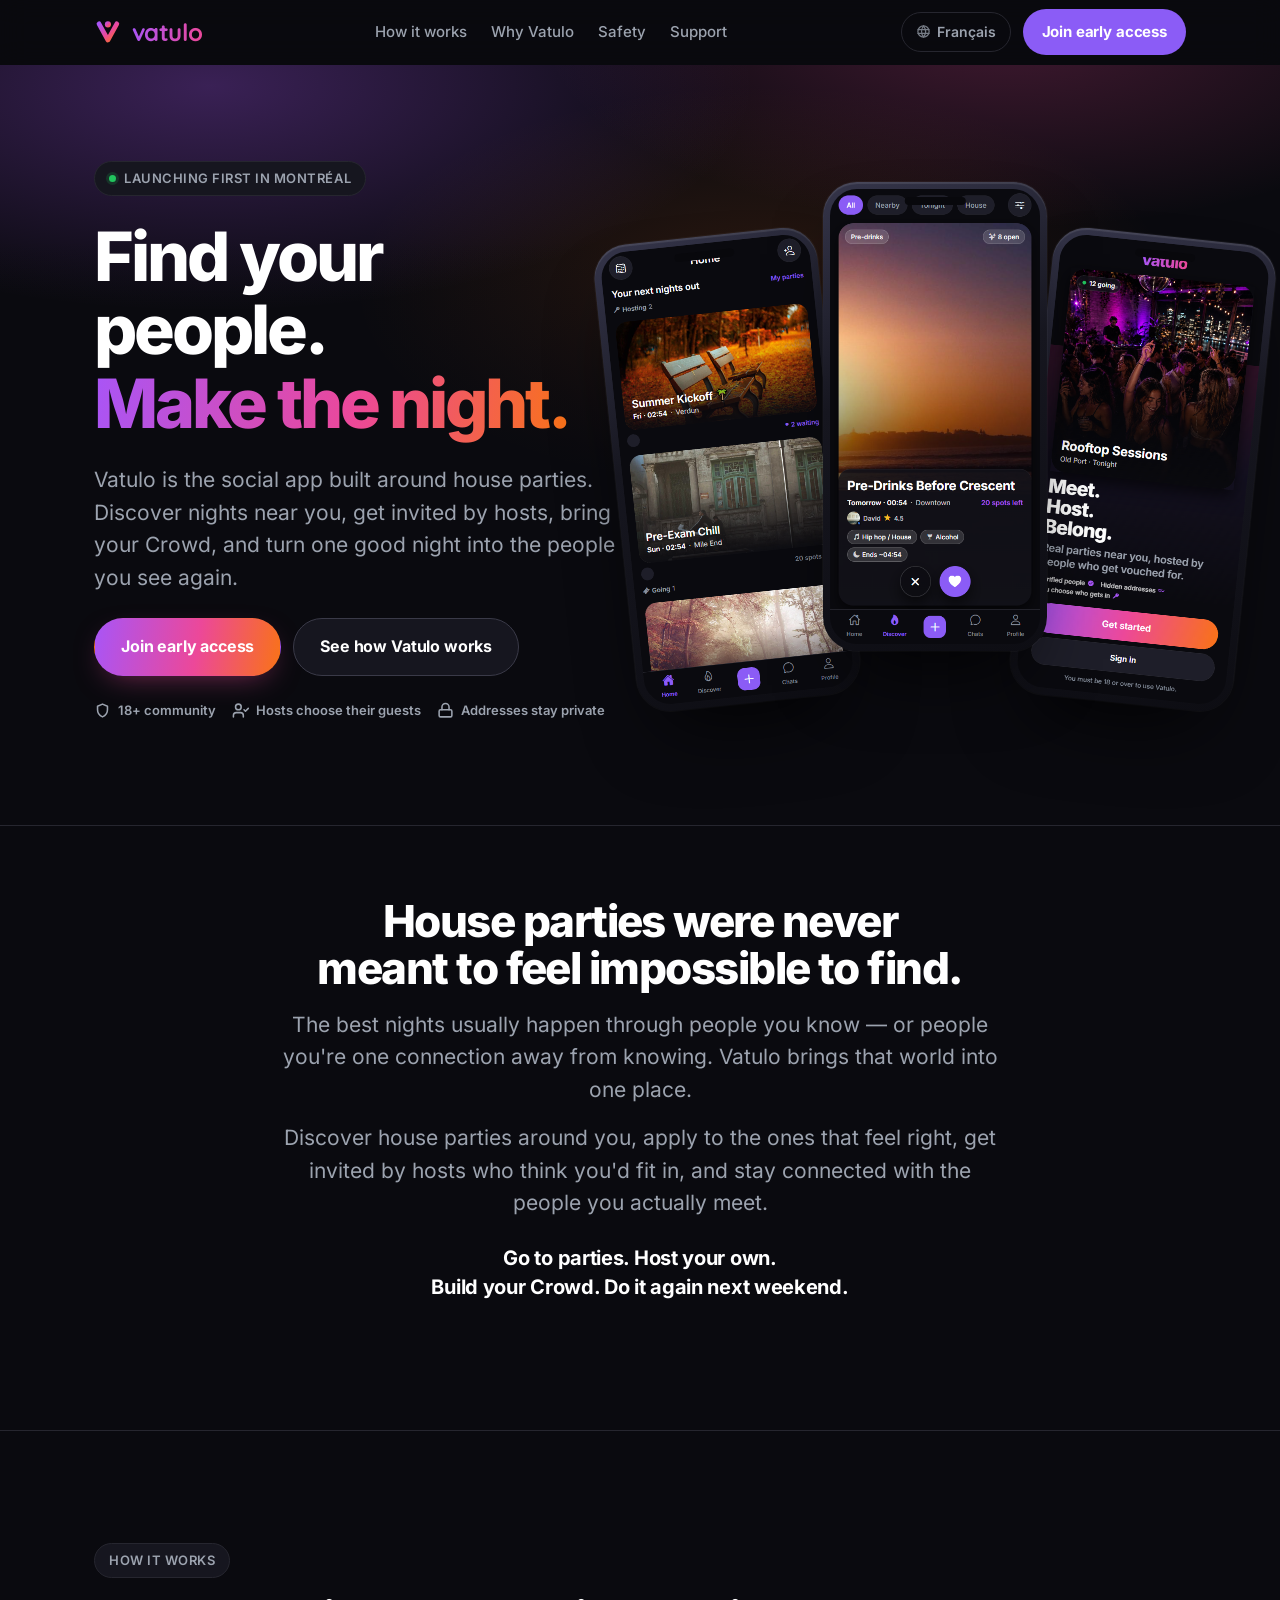
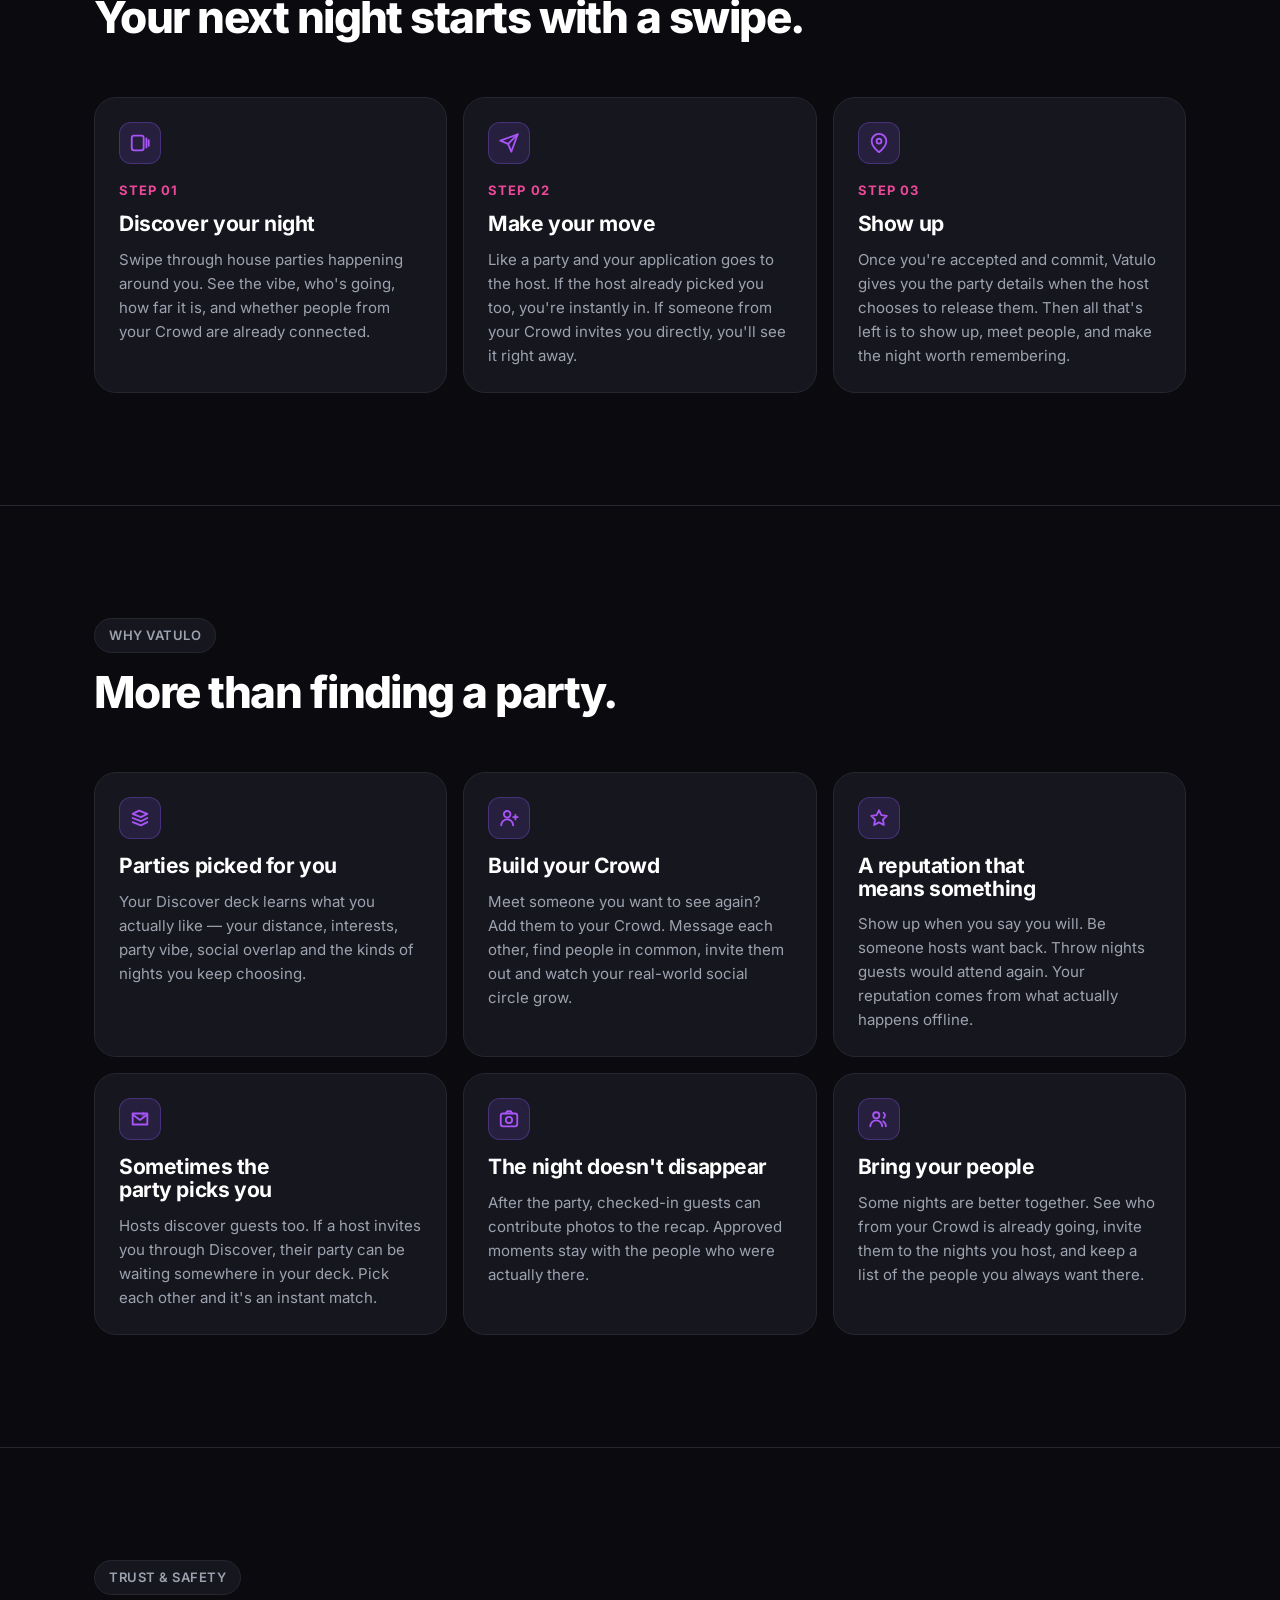
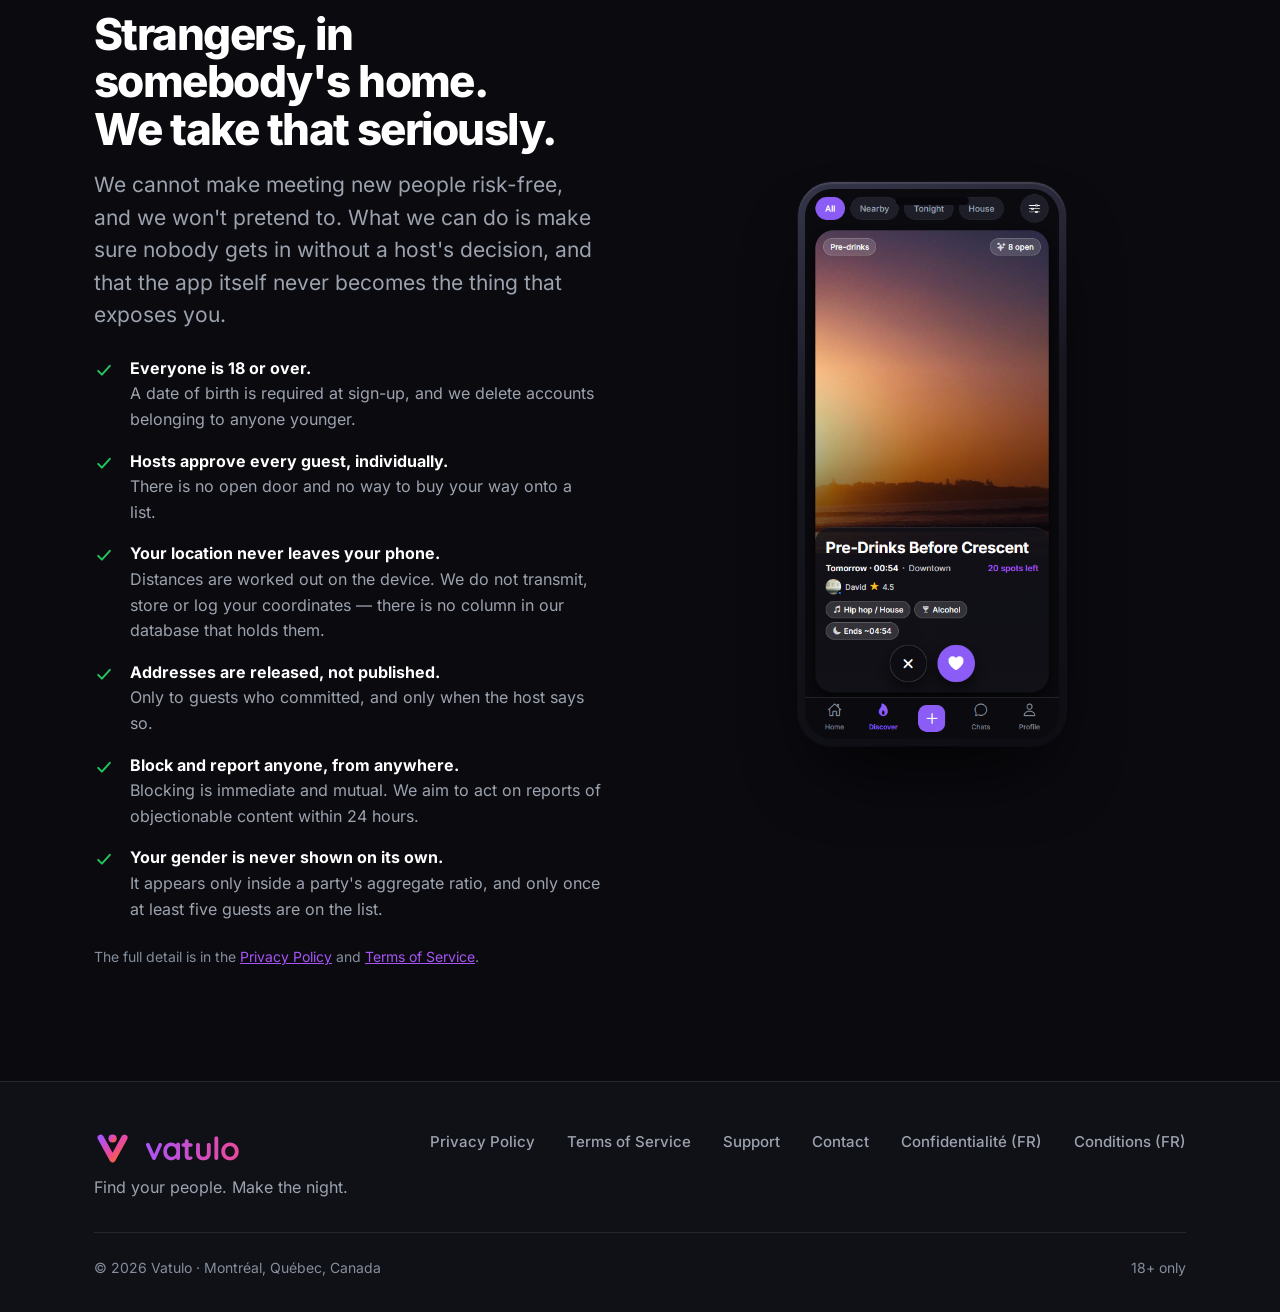
==== en/index.html @ 8b735936 "French first: every page in both languages, French at the root The site was English with two French " ====
<!doctype html>
<html lang="en">
<head>
<meta charset="utf-8">
<meta name="viewport" content="width=device-width, initial-scale=1">
<title>Vatulo — Find parties. Meet people. Make the night.</title>
<meta name="description" content="Discover house parties near you, meet people through real nights out, and host your own. Vatulo is coming first to Montréal.">
<link rel="canonical" href="https://vatulo.com/en/">
<link rel="alternate" hreflang="fr" href="https://vatulo.com/">
<link rel="alternate" hreflang="en" href="https://vatulo.com/en/">
<link rel="alternate" hreflang="x-default" href="https://vatulo.com/">

<meta property="og:type" content="website">
<meta property="og:site_name" content="Vatulo">
<meta property="og:title" content="Vatulo — Find your people. Make the night.">
<meta property="og:description" content="Discover house parties, meet new people, grow your Crowd, and host nights of your own. Coming soon to Montréal.">
<meta property="og:url" content="https://vatulo.com/en/">
<meta property="og:image" content="https://vatulo.com/assets/img/app-icon.png">
<meta name="twitter:card" content="summary_large_image">
<meta name="theme-color" content="#0a0a0f">

<link rel="icon" href="../assets/img/favicon.png" sizes="48x48">
<link rel="apple-touch-icon" href="../assets/img/app-icon.png">
<link rel="stylesheet" href="../assets/css/site.css">
</head>
<body>

<svg width="0" height="0" aria-hidden="true" focusable="false" style="position:absolute">
  <defs>
    <linearGradient id="vatuloGradient" x1="0" y1="0" x2="1" y2="1">
      <stop offset="0" stop-color="#a855f7"/>
      <stop offset="0.55" stop-color="#ec4899"/>
      <stop offset="1" stop-color="#f97316"/>
    </linearGradient>
    <!-- A V with a dot over it, which is also a person with their arms up.
         The dot clears both arms on purpose: any lower and head, arms and body
         fuse into one blob by the time the mark is 16px wide. -->
    <g id="vatuloMark" fill="url(#vatuloGradient)">
      <circle cx="50" cy="23" r="11"/>
      <path d="M18 21 L50 79 L82 21" fill="none" stroke="url(#vatuloGradient)"
            stroke-width="17" stroke-linecap="round" stroke-linejoin="round"/>
    </g>
  </defs>
</svg>

<a class="skip" href="#main">Skip to content</a>

<header class="header" id="header">
  <div class="wrap header__inner">
    <a class="brand" href="./" aria-label="Vatulo — home"><svg class="symbol" viewBox="0 0 100 100" aria-hidden="true" focusable="false"><use href="#vatuloMark"/></svg><span class="wordmark">vatulo</span></a>
    <nav class="nav" aria-label="Primary">
      <a href="#how">How it works</a>
      <a href="#inside">Why Vatulo</a>
      <a href="#safety">Safety</a>
      <a href="../support/">Support</a>
    </nav>
    <div class="header__end">
      <a class="lang" href="../" hreflang="fr" lang="fr" title="Lire cette page en français">
        <svg width="15" height="15" viewBox="0 0 24 24" fill="none" stroke="currentColor" stroke-width="2" stroke-linecap="round" stroke-linejoin="round" aria-hidden="true"><circle cx="12" cy="12" r="9"/><path d="M3.2 9h17.6M3.2 15h17.6"/><path d="M12 3a15 15 0 0 1 0 18 15 15 0 0 1 0-18Z"/></svg>
        <span>Français</span>
      </a>
      <a class="btn btn--solid btn--sm" href="mailto:vatulosupport@gmail.com?subject=Early%20access&amp;body=Hi%20—%20I%27d%20like%20early%20access%20to%20Vatulo.%0A%0ACity%3A%20%0A">Join early access</a>
    </div>
  </div>
</header>

<main id="main">

  <!-- ===================================================================
       Hero
       =================================================================== -->
  <section class="hero">
    <div class="aurora" aria-hidden="true"></div>
    <div class="wrap hero__grid">

      <div class="hero__copy">
        <span class="eyebrow"><span class="dot" aria-hidden="true"></span> Launching first in Montréal</span>

        <h1 class="display">Find your people.<br><span class="gradient-text">Make the night.</span></h1>

        <p class="lede">
          Vatulo is the social app built around house parties. Discover nights
          near you, get invited by hosts, bring your Crowd, and turn one good
          night into the people you see again.
        </p>

        <div class="btn-row">
          <a class="btn btn--brand" href="mailto:vatulosupport@gmail.com?subject=Early%20access&amp;body=Hi%20—%20I%27d%20like%20early%20access%20to%20Vatulo.%0A%0ACity%3A%20%0AI%27d%20mostly%20be%3A%20hosting%20%2F%20going%20out%0A">Join early access</a>
          <a class="btn btn--ghost" href="#how">See how Vatulo works</a>
        </div>

        <div class="trust-row">
          <span>
            <svg width="17" height="17" viewBox="0 0 24 24" fill="none" stroke="currentColor" stroke-width="2.2" stroke-linecap="round" stroke-linejoin="round" aria-hidden="true"><path d="M12 3l7 3v5c0 4.5-2.9 8.3-7 10-4.1-1.7-7-5.5-7-10V6z"/></svg>
            18+ community
          </span>
          <span>
            <svg width="17" height="17" viewBox="0 0 24 24" fill="none" stroke="currentColor" stroke-width="2.2" stroke-linecap="round" stroke-linejoin="round" aria-hidden="true"><path d="M16 21v-2a4 4 0 0 0-4-4H6a4 4 0 0 0-4 4v2"/><circle cx="9" cy="7" r="4"/><path d="m17 11 2 2 4-4"/></svg>
            Hosts choose their guests
          </span>
          <span>
            <svg width="17" height="17" viewBox="0 0 24 24" fill="none" stroke="currentColor" stroke-width="2.2" stroke-linecap="round" stroke-linejoin="round" aria-hidden="true"><rect x="3" y="11" width="18" height="10" rx="2"/><path d="M7 11V7a5 5 0 0 1 10 0v4"/></svg>
            Addresses stay private
          </span>
        </div>
      </div>

      <div class="hero__media">
        <div class="phones">
          <div class="phone phone--left">
            <img src="../assets/img/shot-home.png" width="393" height="852" alt="The Vatulo home screen, listing a person's next nights out." loading="eager" decoding="async">
          </div>
          <div class="phone phone--lead">
            <img src="../assets/img/shot-discover.png" width="393" height="852" alt="The Vatulo discovery deck, showing a pre-drinks party card with twenty spots left." loading="eager" decoding="async" fetchpriority="high">
          </div>
          <div class="phone phone--right">
            <img src="../assets/img/shot-welcome.png" width="393" height="852" alt="The Vatulo welcome screen, showing a rooftop party with twelve people going." loading="eager" decoding="async">
          </div>
        </div>
      </div>

    </div>
  </section>

  <!-- ===================================================================
       What it is
       =================================================================== -->
  <section class="section section--tight section--ruled">
    <div class="wrap">
      <div class="section__head section__head--center reveal">
        <h2 class="h2">House parties were never meant to feel impossible to find.</h2>
        <p class="lede" style="text-align:center">
          The best nights usually happen through people you know — or people
          you're one connection away from knowing. Vatulo brings that world into
          one place.
        </p>
        <p class="lede" style="text-align:center">
          Discover house parties around you, apply to the ones that feel right,
          get invited by hosts who think you'd fit in, and stay connected with
          the people you actually meet.
        </p>
        <p class="closer">
          Go to parties. Host your own.<br>
          Build your Crowd.<br class="br-sm">
          Do it again next weekend.
        </p>
      </div>
    </div>
  </section>

  <!-- ===================================================================
       How it works
       =================================================================== -->
  <section class="section section--ruled" id="how">
    <div class="wrap">
      <div class="section__head reveal">
        <span class="eyebrow">How it works</span>
        <h2 class="h2">Your next night starts with a swipe.</h2>
      </div>

      <div class="grid">
        <article class="card step reveal">
          <div class="card__icon" aria-hidden="true">
            <svg width="22" height="22" viewBox="0 0 24 24" fill="none" stroke="currentColor" stroke-width="2" stroke-linecap="round" stroke-linejoin="round"><rect x="3" y="4" width="13" height="16" rx="2.5"/><path d="M19 7v10M21.5 9v6"/></svg>
          </div>
          <span class="step__n">STEP 01</span>
          <h3 class="h3">Discover your night</h3>
          <p>
            Swipe through house parties happening around you. See the vibe, who's
            going, how far it is, and whether people from your Crowd are already
            connected.
          </p>
        </article>

        <article class="card step reveal">
          <div class="card__icon" aria-hidden="true">
            <svg width="22" height="22" viewBox="0 0 24 24" fill="none" stroke="currentColor" stroke-width="2" stroke-linecap="round" stroke-linejoin="round"><path d="M21.5 2.5 11 13"/><path d="m21.5 2.5-7 19-3.5-8.5L2.5 9.5z"/></svg>
          </div>
          <span class="step__n">STEP 02</span>
          <h3 class="h3">Make your move</h3>
          <p>
            Like a party and your application goes to the host. If the host
            already picked you too, you're instantly in. If someone from your
            Crowd invites you directly, you'll see it right away.
          </p>
        </article>

        <article class="card step reveal">
          <div class="card__icon" aria-hidden="true">
            <svg width="22" height="22" viewBox="0 0 24 24" fill="none" stroke="currentColor" stroke-width="2" stroke-linecap="round" stroke-linejoin="round"><path d="M20 10c0 5.5-8 12-8 12s-8-6.5-8-12a8 8 0 0 1 16 0Z"/><circle cx="12" cy="10" r="2.6"/></svg>
          </div>
          <span class="step__n">STEP 03</span>
          <h3 class="h3">Show up</h3>
          <p>
            Once you're accepted and commit, Vatulo gives you the party details
            when the host chooses to release them. Then all that's left is to
            show up, meet people, and make the night worth remembering.
          </p>
        </article>
      </div>
    </div>
  </section>

  <!-- ===================================================================
       Inside the app
       =================================================================== -->
  <section class="section section--ruled" id="inside">
    <div class="wrap">
      <div class="section__head reveal">
        <span class="eyebrow">Why Vatulo</span>
        <h2 class="h2">More than finding a party.</h2>
      </div>

      <div class="grid">
        <article class="card reveal">
          <div class="card__icon" aria-hidden="true">
            <svg width="22" height="22" viewBox="0 0 24 24" fill="none" stroke="currentColor" stroke-width="2" stroke-linecap="round" stroke-linejoin="round"><path d="M4 7.5 11 4l9 3.5-7 3.5z"/><path d="m4 12 9 3.5L20 12"/><path d="m4 16.5 9 3.5 7-3.5"/></svg>
          </div>
          <h3 class="h3">Parties picked for you</h3>
          <p>
            Your Discover deck learns what you actually like — your distance,
            interests, party vibe, social overlap and the kinds of nights you
            keep choosing.
          </p>
        </article>

        <article class="card reveal">
          <div class="card__icon" aria-hidden="true">
            <svg width="22" height="22" viewBox="0 0 24 24" fill="none" stroke="currentColor" stroke-width="2" stroke-linecap="round" stroke-linejoin="round"><circle cx="10" cy="8" r="3.6"/><path d="M3.5 20a6.5 6.5 0 0 1 13 0"/><path d="M19 8.5v5M21.5 11h-5"/></svg>
          </div>
          <h3 class="h3">Build your Crowd</h3>
          <p>
            Meet someone you want to see again? Add them to your Crowd. Message
            each other, find people in common, invite them out and watch your
            real-world social circle grow.
          </p>
        </article>

        <article class="card reveal">
          <div class="card__icon" aria-hidden="true">
            <svg width="22" height="22" viewBox="0 0 24 24" fill="none" stroke="currentColor" stroke-width="2" stroke-linecap="round" stroke-linejoin="round"><path d="m12 3.5 2.6 5.3 5.9.9-4.2 4.1 1 5.8-5.3-2.8-5.3 2.8 1-5.8L3.5 9.7l5.9-.9z"/></svg>
          </div>
          <h3 class="h3">A reputation that means something</h3>
          <p>
            Show up when you say you will. Be someone hosts want back. Throw
            nights guests would attend again. Your reputation comes from what
            actually happens offline.
          </p>
        </article>

        <article class="card reveal">
          <div class="card__icon" aria-hidden="true">
            <svg width="22" height="22" viewBox="0 0 24 24" fill="none" stroke="currentColor" stroke-width="2" stroke-linecap="round" stroke-linejoin="round"><path d="M4 6h16v12H4z"/><path d="m4 7 8 6 8-6"/><path d="m15.5 3.5 1 2 2 .6-1.5 1.5.4 2.2-1.9-1-1.9 1 .4-2.2L12.5 6l2-.6z" fill="currentColor" stroke="none" opacity=".55"/></svg>
          </div>
          <h3 class="h3">Sometimes the party picks you</h3>
          <p>
            Hosts discover guests too. If a host invites you through Discover,
            their party can be waiting somewhere in your deck. Pick each other
            and it's an instant match.
          </p>
        </article>

        <article class="card reveal">
          <div class="card__icon" aria-hidden="true">
            <svg width="22" height="22" viewBox="0 0 24 24" fill="none" stroke="currentColor" stroke-width="2" stroke-linecap="round" stroke-linejoin="round"><rect x="3" y="6" width="18" height="14" rx="2.5"/><path d="M8.5 6 10 3.5h4L15.5 6"/><circle cx="12" cy="13" r="3.4"/></svg>
          </div>
          <h3 class="h3">The night doesn't disappear</h3>
          <p>
            After the party, checked-in guests can contribute photos to the
            recap. Approved moments stay with the people who were actually
            there.
          </p>
        </article>

        <article class="card reveal">
          <div class="card__icon" aria-hidden="true">
            <svg width="22" height="22" viewBox="0 0 24 24" fill="none" stroke="currentColor" stroke-width="2" stroke-linecap="round" stroke-linejoin="round"><circle cx="9" cy="8" r="3.4"/><path d="M2.5 20a6.5 6.5 0 0 1 13 0"/><path d="M17 5.2a3.4 3.4 0 0 1 0 5.6M19.5 20a6.5 6.5 0 0 0-3-5.5"/></svg>
          </div>
          <h3 class="h3">Bring your people</h3>
          <p>
            Some nights are better together. See who from your Crowd is already
            going, invite them to the nights you host, and keep a list of the
            people you always want there.
          </p>
        </article>
      </div>
    </div>
  </section>

  <!-- ===================================================================
       Safety
       =================================================================== -->
  <section class="section section--ruled" id="safety">
    <div class="wrap split">

      <div class="stack reveal">
        <span class="eyebrow">Trust &amp; safety</span>
        <h2 class="h2">Strangers, in somebody's home. We take that seriously.</h2>
        <p class="lede">
          We cannot make meeting new people risk-free, and we won't pretend to.
          What we can do is make sure nobody gets in without a host's decision,
          and that the app itself never becomes the thing that exposes you.
        </p>

        <ul class="checklist" style="margin-top:8px">
          <li>
            <svg width="20" height="20" viewBox="0 0 24 24" fill="none" stroke="currentColor" stroke-width="2.4" stroke-linecap="round" stroke-linejoin="round" aria-hidden="true"><path d="m5 13 4.5 4.5L19 7"/></svg>
            <span><strong>Everyone is 18 or over.</strong> A date of birth is required at sign-up, and we delete accounts belonging to anyone younger.</span>
          </li>
          <li>
            <svg width="20" height="20" viewBox="0 0 24 24" fill="none" stroke="currentColor" stroke-width="2.4" stroke-linecap="round" stroke-linejoin="round" aria-hidden="true"><path d="m5 13 4.5 4.5L19 7"/></svg>
            <span><strong>Hosts approve every guest, individually.</strong> There is no open door and no way to buy your way onto a list.</span>
          </li>
          <li>
            <svg width="20" height="20" viewBox="0 0 24 24" fill="none" stroke="currentColor" stroke-width="2.4" stroke-linecap="round" stroke-linejoin="round" aria-hidden="true"><path d="m5 13 4.5 4.5L19 7"/></svg>
            <span><strong>Your location never leaves your phone.</strong> Distances are worked out on the device. We do not transmit, store or log your coordinates — there is no column in our database that holds them.</span>
          </li>
          <li>
            <svg width="20" height="20" viewBox="0 0 24 24" fill="none" stroke="currentColor" stroke-width="2.4" stroke-linecap="round" stroke-linejoin="round" aria-hidden="true"><path d="m5 13 4.5 4.5L19 7"/></svg>
            <span><strong>Addresses are released, not published.</strong> Only to guests who committed, and only when the host says so.</span>
          </li>
          <li>
            <svg width="20" height="20" viewBox="0 0 24 24" fill="none" stroke="currentColor" stroke-width="2.4" stroke-linecap="round" stroke-linejoin="round" aria-hidden="true"><path d="m5 13 4.5 4.5L19 7"/></svg>
            <span><strong>Block and report anyone, from anywhere.</strong> Blocking is immediate and mutual. We aim to act on reports of objectionable content within 24 hours.</span>
          </li>
          <li>
            <svg width="20" height="20" viewBox="0 0 24 24" fill="none" stroke="currentColor" stroke-width="2.4" stroke-linecap="round" stroke-linejoin="round" aria-hidden="true"><path d="m5 13 4.5 4.5L19 7"/></svg>
            <span><strong>Your gender is never shown on its own.</strong> It appears only inside a party's aggregate ratio, and only once at least five guests are on the list.</span>
          </li>
        </ul>

        <p class="quiet" style="margin-top:8px">
          The full detail is in the <a href="../privacy/" style="color:var(--brand-violet)">Privacy Policy</a> and
          <a href="../terms/" style="color:var(--brand-violet)">Terms of Service</a>.
        </p>
      </div>

      <div class="split__media reveal">
        <div class="phones">
          <div class="phone phone--lead" style="width:min(268px,72vw);transform:none">
            <img src="../assets/img/shot-discover.png" width="393" height="852" alt="A party card in the Vatulo deck showing the neighbourhood but not the address." loading="lazy" decoding="async">
          </div>
        </div>
      </div>

    </div>
  </section>

</main>

<footer class="footer">
  <div class="wrap">
    <div class="footer__grid">
      <div class="stack stack--tight">
        <span class="brand brand--lg"><svg class="symbol" viewBox="0 0 100 100" aria-hidden="true" focusable="false"><use href="#vatuloMark"/></svg><span class="wordmark">vatulo</span></span>
        <p class="muted">Find your people. Make the night.</p>
      </div>

      <nav class="footer__links" aria-label="Footer">
        <a href="../privacy/">Privacy Policy</a>
        <a href="../terms/">Terms of Service</a>
        <a href="../support/">Support</a>
        <a href="mailto:vatulosupport@gmail.com">Contact</a>
        <a href="../fr/confidentialite/" hreflang="fr" lang="fr">Confidentialité (FR)</a>
        <a href="../fr/conditions/" hreflang="fr" lang="fr">Conditions (FR)</a>
      </nav>
    </div>

    <div class="footer__bottom">
      <span>&copy; 2026 Vatulo · Montréal, Québec, Canada</span>
      <span>18+ only</span>
    </div>
  </div>
</footer>

<script>
/* Two small things, both optional. The page is complete without this file
   running at all — `.reveal` only hides content once `.js` is on the root, and
   that class is set here. A landing page that renders blank because a script
   failed is a worse outcome than one that never animates. */
(function () {
  var root = document.documentElement;
  root.classList.add('js');

  /* The header grows a hairline once you leave the top, so it separates from
     the hero without drawing a line across the aurora. */
  var header = document.getElementById('header');
  var onScroll = function () {
    header.dataset.scrolled = String(window.scrollY > 8);
  };
  addEventListener('scroll', onScroll, { passive: true });
  onScroll();

  /* Entrance. IntersectionObserver is everywhere we support; where it is not,
     or where the visitor asked for less motion, reveal everything at once. */
  var items = document.querySelectorAll('.reveal');
  var still = matchMedia('(prefers-reduced-motion: reduce)').matches;

  if (still || !('IntersectionObserver' in window)) {
    items.forEach(function (el) { el.classList.add('is-in'); });
    return;
  }

  var seen = new IntersectionObserver(function (entries) {
    entries.forEach(function (entry) {
      if (!entry.isIntersecting) return;
      entry.target.classList.add('is-in');
      seen.unobserve(entry.target);
    });
  }, { rootMargin: '0px 0px -12% 0px', threshold: 0.05 });

  items.forEach(function (el) { seen.observe(el); });
})();
</script>

</body>
</html>
---- assets/css/site.css ----
/* ==========================================================================
   Vatulo — vatulo.com
   ==========================================================================
   One stylesheet, no build step, no framework. The palette is the app's own
   design tokens restated as custom properties; the app is dark-only by design,
   so there is a single palette rather than a light/dark pair.

   The one rule worth repeating from the app's token file, because a marketing
   page is exactly where it gets broken: the three-stop gradient is a brand
   moment, not a decoration. It paints the wordmark and the single call to
   action that matters. Everything else is solid violet or a surface. Four
   gradient buttons on a page means none of them is the important one.
   ========================================================================== */

@import url('../fonts/fonts.css');

:root {
  /* Ground and surfaces */
  --bg: #0a0a0f;
  --surface-sunken: #101017;
  --surface: #16161f;
  --surface-elevated: #1e1e29;
  --surface-overlay: #252533;
  --border: #26262f;
  --border-strong: #3a3a48;

  /* Type */
  --text: #ffffff;
  --text-secondary: #9ca3af;
  --text-tertiary: #858e9c;

  /* Accent. One violet, used for the things you can act on. */
  --primary: #8b5cf6;
  --primary-deep: #7c3aed;
  --primary-soft: rgba(139, 92, 246, 0.14);
  --primary-soft-border: rgba(139, 92, 246, 0.32);

  /* Gradient stops */
  --brand-violet: #a855f7;
  --brand-pink: #ec4899;
  --brand-orange: #f97316;
  --gradient-warm: linear-gradient(100deg, var(--brand-violet), var(--brand-pink) 55%, var(--brand-orange));
  --gradient-cool: linear-gradient(100deg, var(--brand-violet), var(--brand-pink));

  /* Trust is blue, never violet, so safety never reads as brand decoration. */
  --trust: #3b82f6;
  --trust-soft: rgba(59, 130, 246, 0.12);
  --trust-soft-border: rgba(59, 130, 246, 0.3);
  --success: #22c55e;

  /* 4pt scale */
  --s-xs: 4px;
  --s-sm: 8px;
  --s-md: 12px;
  --s-lg: 16px;
  --s-xl: 24px;
  --s-2xl: 32px;
  --s-3xl: 48px;
  --s-4xl: 72px;

  --r-control: 12px;
  --r-card: 22px;
  --r-sheet: 28px;
  --r-pill: 999px;

  --measure: 62ch;
  --page: 1140px;

  color-scheme: dark;
}

/* --------------------------------------------------------------------------
   Reset
   -------------------------------------------------------------------------- */

*, *::before, *::after { box-sizing: border-box; }

html {
  -webkit-text-size-adjust: 100%;
  scroll-behavior: smooth;
  /* The sticky header is 64px; anchored sections should not land under it. */
  scroll-padding-top: 88px;
}

@media (prefers-reduced-motion: reduce) {
  html { scroll-behavior: auto; }
  *, *::before, *::after {
    animation-duration: 0.01ms !important;
    animation-iteration-count: 1 !important;
    transition-duration: 0.01ms !important;
  }
}

body {
  margin: 0;
  background: var(--bg);
  color: var(--text);
  font-family: 'Inter', -apple-system, BlinkMacSystemFont, 'Segoe UI', Roboto, sans-serif;
  font-size: 16px;
  line-height: 1.6;
  -webkit-font-smoothing: antialiased;
  text-rendering: optimizeLegibility;
  overflow-x: hidden;
}

img { max-width: 100%; height: auto; display: block; }
a { color: inherit; }

h1, h2, h3, h4 {
  margin: 0;
  line-height: 1.08;
  letter-spacing: -0.03em;
  font-weight: 800;
  text-wrap: balance;
}

p { margin: 0; text-wrap: pretty; }

:focus-visible {
  outline: 2px solid var(--brand-pink);
  outline-offset: 3px;
  border-radius: 4px;
}

/* Skip link — the header nav is otherwise the first tab stop on every page. */
.skip {
  position: absolute;
  left: -9999px;
  top: var(--s-sm);
  padding: var(--s-md) var(--s-lg);
  background: var(--surface-elevated);
  border-radius: var(--r-control);
  z-index: 200;
}

.skip:focus { left: var(--s-sm); }

/* --------------------------------------------------------------------------
   Layout primitives
   -------------------------------------------------------------------------- */

.wrap {
  width: 100%;
  max-width: var(--page);
  margin-inline: auto;
  padding-inline: var(--s-xl);
}

.section { padding-block: clamp(56px, 9vw, 112px); }
.section--tight { padding-block: clamp(40px, 6vw, 72px); }

/* A hairline rather than a block edge: sections differ by rhythm, not colour,
   and painting alternate bands would flatten the whole page. */
.section--ruled { border-top: 1px solid var(--border); }

.stack { display: flex; flex-direction: column; gap: var(--s-lg); }
.stack--tight { gap: var(--s-sm); }

/* --------------------------------------------------------------------------
   Type scale
   -------------------------------------------------------------------------- */

.display {
  font-size: clamp(2.5rem, 6.6vw, 4.25rem);
  letter-spacing: -0.045em;
}

.h2 {
  font-size: clamp(1.875rem, 4vw, 2.75rem);
  letter-spacing: -0.035em;
}

.h3 {
  font-size: clamp(1.125rem, 2vw, 1.3125rem);
  letter-spacing: -0.02em;
  font-weight: 700;
}

.lede {
  font-size: clamp(1.0625rem, 2vw, 1.3125rem);
  line-height: 1.55;
  color: var(--text-secondary);
  max-width: var(--measure);
}

.muted { color: var(--text-secondary); }
.quiet { color: var(--text-tertiary); font-size: 0.875rem; }

.eyebrow {
  display: inline-flex;
  align-items: center;
  gap: var(--s-sm);
  font-size: 0.8125rem;
  font-weight: 600;
  letter-spacing: 0.04em;
  text-transform: uppercase;
  color: var(--text-secondary);
  background: var(--surface);
  border: 1px solid var(--border);
  border-radius: var(--r-pill);
  padding: 6px 14px;
}

/* A pill sizes to its text. As a child of a column flex container it would
   otherwise stretch the full width of the block and stop reading as a pill. */
.eyebrow { align-self: flex-start; }

.section__head--center .eyebrow,
.cta .eyebrow { align-self: center; }

.eyebrow .dot {
  width: 7px;
  height: 7px;
  border-radius: 50%;
  background: var(--success);
  box-shadow: 0 0 0 3px rgba(34, 197, 94, 0.16);
}

.gradient-text {
  background: var(--gradient-warm);
  -webkit-background-clip: text;
  background-clip: text;
  color: transparent;
}

/* --------------------------------------------------------------------------
   The brand marks

   Two pieces, and the rule for which to use is about the room available rather
   than taste. The symbol is the mark on its own — a V with a dot over it, which
   is also somebody with their arms up. The wordmark is the name. The lockup is
   both, and is the exception rather than the default.

   The app header carries the symbol alone. This site's nav carries the lockup,
   because a visitor who has just arrived does not yet know the name.
   -------------------------------------------------------------------------- */

/* Lowercase "vatulo", set in Quicksand — a display face with rounded terminals
   and a single-storey a. Inter sets everything else here; a wordmark in the
   same neutral grotesque as the body copy is not a wordmark, it is a heading. */
.wordmark {
  font-family: 'Quicksand', 'Trebuchet MS', -apple-system, sans-serif;
  font-weight: 700;
  letter-spacing: -0.02em;
  font-size: 1.5rem;
  line-height: 1;
  text-decoration: none;
  background: var(--gradient-cool);
  -webkit-background-clip: text;
  background-clip: text;
  color: transparent;
}

.wordmark--lg { font-size: 2rem; }

/* The symbol. Sized by font-size so it can sit in a line of text and inherit,
   the way an icon should. */
.symbol {
  width: 1em;
  height: 1em;
  flex: none;
  display: block;
}

.brand {
  display: inline-flex;
  align-items: center;
  gap: 0.42em;
  text-decoration: none;
  font-size: 1.5rem;
}

/* Optically, not literally: a round mark set to the same height as the letters
   beside it always looks the smaller of the two. */
.brand .symbol { width: 1.16em; height: 1.16em; }
.brand .wordmark { font-size: 1em; }

.brand--lg { font-size: 2rem; }

/* The lockup is wider than the wordmark was, and on a 320px header it and the
   button no longer both fit. The mark stays — it is the half that survives
   shrinking — and the whole lockup steps down instead of wrapping. */
@media (max-width: 400px) {
  .brand { font-size: 1.25rem; gap: 0.34em; }
  .brand--lg { font-size: 1.6rem; }
}

/* --------------------------------------------------------------------------
   Buttons
   -------------------------------------------------------------------------- */

.btn {
  display: inline-flex;
  align-items: center;
  justify-content: center;
  gap: var(--s-sm);
  padding: 15px 26px;
  border-radius: var(--r-pill);
  font-size: 1rem;
  font-weight: 700;
  letter-spacing: -0.01em;
  text-decoration: none;
  border: 1px solid transparent;
  cursor: pointer;
  transition: transform 0.16s ease, box-shadow 0.16s ease, background-color 0.16s ease, border-color 0.16s ease;
  white-space: nowrap;
}

.btn:active { transform: translateY(1px); }

/* The brand moment. One per viewport. */
.btn--brand {
  background: var(--gradient-warm);
  color: #fff;
  box-shadow: 0 10px 30px -12px rgba(236, 72, 153, 0.55);
}

.btn--brand:hover {
  box-shadow: 0 14px 38px -12px rgba(236, 72, 153, 0.7);
  transform: translateY(-1px);
}

.btn--solid { background: var(--primary); color: #fff; }
.btn--solid:hover { background: var(--primary-deep); }

.btn--ghost {
  background: var(--surface);
  border-color: var(--border-strong);
  color: var(--text);
}

.btn--ghost:hover { background: var(--surface-elevated); border-color: var(--text-tertiary); }

.btn--sm { padding: 10px 18px; font-size: 0.9375rem; }

.btn-row { display: flex; flex-wrap: wrap; gap: var(--s-md); align-items: center; }

/* --------------------------------------------------------------------------
   Header
   -------------------------------------------------------------------------- */

.header {
  position: sticky;
  top: 0;
  z-index: 100;
  background: rgba(10, 10, 15, 0.72);
  backdrop-filter: blur(14px);
  -webkit-backdrop-filter: blur(14px);
  border-bottom: 1px solid transparent;
  transition: border-color 0.2s ease, background-color 0.2s ease;
}

.header[data-scrolled='true'] {
  border-bottom-color: var(--border);
  background: rgba(10, 10, 15, 0.92);
}

.header__inner {
  display: flex;
  align-items: center;
  justify-content: space-between;
  gap: var(--s-lg);
  height: 64px;
}

.nav { display: flex; align-items: center; gap: var(--s-xl); }

.nav a {
  color: var(--text-secondary);
  text-decoration: none;
  font-size: 0.9375rem;
  font-weight: 500;
  transition: color 0.15s ease;
}

.nav a:hover { color: var(--text); }

/* No hamburger. The nav is three anchors to sections of one page — on a phone
   the page itself is the menu, and a drawer would be a moving part that exists
   only to hide three words. */
@media (max-width: 780px) {
  .nav { display: none; }
}

/* --------------------------------------------------------------------------
   Hero
   -------------------------------------------------------------------------- */

.hero {
  position: relative;
  padding-block: clamp(48px, 8vw, 96px) clamp(56px, 9vw, 104px);
  overflow: hidden;
}

/* The aurora. Soft radial washes rather than an image, so it costs nothing and
   scales to any viewport. No `filter: blur` — on a huge element that is one of
   the few reliable ways to make a landing page stutter on a mid-range phone. */
.aurora {
  position: absolute;
  inset: -20% -10% auto -10%;
  height: 720px;
  pointer-events: none;
  z-index: 0;
  background:
    radial-gradient(52% 46% at 22% 24%, rgba(168, 85, 247, 0.30), transparent 68%),
    radial-gradient(46% 42% at 74% 16%, rgba(236, 72, 153, 0.24), transparent 66%),
    radial-gradient(38% 40% at 58% 52%, rgba(249, 115, 22, 0.14), transparent 70%);
}

/* Fades the wash into the page instead of stopping at a hard edge. */
.aurora::after {
  content: '';
  position: absolute;
  inset: 0;
  background: linear-gradient(to bottom, transparent 45%, var(--bg));
}

.hero__grid {
  position: relative;
  z-index: 1;
  display: grid;
  grid-template-columns: minmax(0, 1.05fr) minmax(0, 1fr);
  gap: clamp(32px, 5vw, 72px);
  align-items: center;
}

.hero__copy {
  display: flex;
  flex-direction: column;
  align-items: flex-start;
  gap: var(--s-xl);
}

@media (max-width: 940px) {
  .hero__grid { grid-template-columns: 1fr; text-align: center; }
  .hero__copy { align-items: center; }
  .hero .lede, .hero .trust-row { margin-inline: auto; }
  .hero .btn-row, .hero .trust-row { justify-content: center; }
}

.trust-row {
  display: flex;
  flex-wrap: wrap;
  gap: var(--s-md) 16px;
  font-size: 0.8125rem;
  font-weight: 600;
  color: var(--text-secondary);
}

.trust-row span { display: inline-flex; align-items: center; gap: 7px; }
.trust-row svg { flex: none; }

/* --------------------------------------------------------------------------
   Phone mockups
   -------------------------------------------------------------------------- */

.phones {
  position: relative;
  display: flex;
  justify-content: center;
  align-items: flex-end;
  padding-block: var(--s-xl);
}

.phone {
  position: relative;
  flex: none;
  width: clamp(150px, 21vw, 224px);
  border-radius: 34px;
  padding: 7px;
  background: linear-gradient(160deg, #35354a, #16161f 42%, #0d0d13);
  box-shadow:
    0 2px 1px rgba(255, 255, 255, 0.10) inset,
    0 40px 80px -32px rgba(0, 0, 0, 0.9),
    0 0 0 1px rgba(255, 255, 255, 0.04);
}

.phone img {
  border-radius: 27px;
  width: 100%;
  display: block;
  background: var(--bg);
}

/* The pill cut-out. Cosmetic — the screenshots were taken without one. */
.phone::after {
  content: '';
  position: absolute;
  top: 15px;
  left: 50%;
  transform: translateX(-50%);
  width: 27%;
  height: 8px;
  border-radius: var(--r-pill);
  background: #08080c;
}

/* The middle phone leads; the outer two sit back, lower and turned, which is
   what stops three equal rectangles from reading as a filmstrip. */
.phone--lead { z-index: 3; transform: translateY(-24px); }

.phone--left {
  z-index: 2;
  margin-right: -8%;
  transform: translateY(16px) rotate(-6deg);
  transform-origin: bottom right;
}

.phone--right {
  z-index: 2;
  margin-left: -8%;
  transform: translateY(16px) rotate(6deg);
  transform-origin: bottom left;
}

/* One phone on a narrow screen. Three at 320px wide are three thumbnails. */
@media (max-width: 620px) {
  .phone--left, .phone--right { display: none; }
  .phone--lead { transform: none; width: min(258px, 68vw); }
}

/* --------------------------------------------------------------------------
   Cards
   -------------------------------------------------------------------------- */

.grid {
  display: grid;
  gap: var(--s-lg);
  grid-template-columns: repeat(auto-fit, minmax(min(280px, 100%), 1fr));
}

.card {
  background: var(--surface);
  border: 1px solid var(--border);
  border-radius: var(--r-card);
  padding: var(--s-xl);
  display: flex;
  flex-direction: column;
  gap: var(--s-md);
  transition: border-color 0.2s ease, background-color 0.2s ease;
}

.card:hover { border-color: var(--border-strong); background: var(--surface-elevated); }

.card p { color: var(--text-secondary); font-size: 0.9375rem; }

.card__icon {
  width: 42px;
  height: 42px;
  border-radius: var(--r-control);
  display: grid;
  place-items: center;
  background: var(--primary-soft);
  border: 1px solid var(--primary-soft-border);
  color: var(--brand-violet);
  margin-bottom: var(--s-xs);
}

/* Safety wears blue, matching the app, where the verified tick is deliberately
   not brand violet — so trust never reads as decoration. */
.card--trust .card__icon {
  background: var(--trust-soft);
  border-color: var(--trust-soft-border);
  color: var(--trust);
}

.step__n {
  font-size: 0.8125rem;
  font-weight: 700;
  letter-spacing: 0.08em;
  color: var(--brand-pink);
}

/* --------------------------------------------------------------------------
   Section headers
   -------------------------------------------------------------------------- */

.section__head {
  display: flex;
  flex-direction: column;
  gap: var(--s-lg);
  margin-bottom: clamp(32px, 5vw, 56px);
  max-width: 720px;
}

.section__head--center { margin-inline: auto; text-align: center; align-items: center; }

/* --------------------------------------------------------------------------
   Split feature block
   -------------------------------------------------------------------------- */

.split {
  display: grid;
  grid-template-columns: minmax(0, 1fr) minmax(0, 1fr);
  gap: clamp(32px, 6vw, 80px);
  align-items: center;
}

@media (max-width: 860px) {
  .split { grid-template-columns: 1fr; }
  .split__media { order: -1; }
}

.checklist {
  display: flex;
  flex-direction: column;
  gap: var(--s-lg);
  margin: 0;
  padding: 0;
  list-style: none;
}

.checklist li {
  display: grid;
  grid-template-columns: 24px 1fr;
  gap: var(--s-md);
  align-items: start;
  color: var(--text-secondary);
}

.checklist strong { color: var(--text); display: block; font-weight: 650; }

.checklist svg { margin-top: 4px; color: var(--success); }

/* --------------------------------------------------------------------------
   Call to action
   -------------------------------------------------------------------------- */

.cta {
  position: relative;
  overflow: hidden;
  border-radius: var(--r-sheet);
  border: 1px solid var(--border);
  background: var(--surface-sunken);
  padding: clamp(32px, 6vw, 64px);
  text-align: center;
  display: flex;
  flex-direction: column;
  align-items: center;
  gap: var(--s-xl);
}

.cta::before {
  content: '';
  position: absolute;
  inset: -60% -10% auto -10%;
  height: 340px;
  background:
    radial-gradient(50% 60% at 30% 60%, rgba(168, 85, 247, 0.26), transparent 70%),
    radial-gradient(46% 56% at 72% 44%, rgba(249, 115, 22, 0.18), transparent 70%);
  pointer-events: none;
}

.cta > * { position: relative; }

/* --------------------------------------------------------------------------
   Footer
   -------------------------------------------------------------------------- */

.footer {
  border-top: 1px solid var(--border);
  padding-block: var(--s-3xl) var(--s-2xl);
  background: var(--surface-sunken);
}

.footer__grid {
  display: flex;
  flex-wrap: wrap;
  gap: var(--s-2xl);
  justify-content: space-between;
  align-items: flex-start;
  margin-bottom: var(--s-2xl);
}

.footer__links { display: flex; flex-wrap: wrap; gap: var(--s-lg) var(--s-2xl); }

.footer__links a {
  color: var(--text-secondary);
  text-decoration: none;
  font-size: 0.9375rem;
  font-weight: 500;
}

.footer__links a:hover { color: var(--text); text-decoration: underline; text-underline-offset: 3px; }

.footer__bottom {
  border-top: 1px solid var(--border);
  padding-top: var(--s-xl);
  display: flex;
  flex-wrap: wrap;
  gap: var(--s-md) var(--s-xl);
  justify-content: space-between;
  color: var(--text-tertiary);
  font-size: 0.875rem;
}

/* --------------------------------------------------------------------------
   Prose — the legal documents and the support page
   -------------------------------------------------------------------------- */

.prose {
  max-width: 74ch;
  color: var(--text-secondary);
  font-size: 1.0625rem;
  line-height: 1.72;
}

.prose > * + * { margin-top: var(--s-lg); }

.prose h1 {
  font-size: clamp(2rem, 5vw, 3rem);
  color: var(--text);
  letter-spacing: -0.04em;
}

.prose h2 {
  font-size: clamp(1.375rem, 3vw, 1.75rem);
  color: var(--text);
  margin-top: var(--s-3xl);
  padding-top: var(--s-xl);
  border-top: 1px solid var(--border);
  letter-spacing: -0.03em;
}

.prose h3 { font-size: 1.125rem; color: var(--text); margin-top: var(--s-xl); }

.prose h1 + p { margin-top: var(--s-lg); }

.prose strong { color: var(--text); font-weight: 650; }

.prose a { color: var(--brand-violet); text-decoration: underline; text-underline-offset: 3px; }
.prose a:hover { color: var(--brand-pink); }

.prose ul, .prose ol {
  padding-left: var(--s-xl);
  display: flex;
  flex-direction: column;
  gap: var(--s-md);
}

.prose li { padding-left: var(--s-xs); }
.prose li::marker { color: var(--text-tertiary); }

.prose table {
  width: 100%;
  border-collapse: collapse;
  font-size: 0.9375rem;
  text-align: left;
}

.prose th, .prose td {
  padding: var(--s-md) var(--s-lg);
  border-bottom: 1px solid var(--border);
  vertical-align: top;
}

.prose th { color: var(--text); font-weight: 650; background: var(--surface); }

/* Wide tables scroll inside themselves rather than pushing the page sideways. */
.table-scroll { overflow-x: auto; -webkit-overflow-scrolling: touch; }

/* The draft banner on the legal pages — a blockquote is what the markdown
   emits, and it is the most important thing on the page while it is true. */
.prose blockquote {
  margin: 0;
  padding: var(--s-lg) var(--s-xl);
  background: var(--surface);
  border: 1px solid var(--border);
  border-left: 3px solid var(--brand-orange);
  border-radius: var(--r-control);
  font-size: 0.9375rem;
}

.prose blockquote > * + * { margin-top: var(--s-md); }

.prose hr { border: 0; border-top: 1px solid var(--border); margin-block: var(--s-2xl); }

.page-head { padding-block: clamp(40px, 7vw, 72px) var(--s-xl); }

/* --------------------------------------------------------------------------
   Support page
   -------------------------------------------------------------------------- */

.contact-card {
  background: var(--surface);
  border: 1px solid var(--border);
  border-radius: var(--r-card);
  padding: var(--s-xl);
  display: flex;
  flex-direction: column;
  gap: var(--s-md);
  text-decoration: none;
  transition: border-color 0.2s ease, background-color 0.2s ease, transform 0.2s ease;
}

.contact-card:hover {
  border-color: var(--primary-soft-border);
  background: var(--surface-elevated);
  transform: translateY(-2px);
}

.contact-card h3 { color: var(--text); }
.contact-card p { color: var(--text-secondary); font-size: 0.9375rem; margin: 0; }

.contact-card .go {
  color: var(--brand-violet);
  font-weight: 650;
  font-size: 0.9375rem;
  margin-top: auto;
  padding-top: var(--s-sm);
}

.mail {
  display: inline-flex;
  align-items: center;
  gap: var(--s-md);
  background: var(--surface);
  border: 1px solid var(--border-strong);
  border-radius: var(--r-pill);
  padding: 12px 22px;
  font-weight: 700;
  font-size: clamp(0.9375rem, 2.4vw, 1.125rem);
  text-decoration: none;
  color: var(--text);
  overflow-wrap: anywhere;
  transition: border-color 0.2s ease, background-color 0.2s ease;
}

.mail:hover { border-color: var(--brand-pink); background: var(--surface-elevated); }

/* --------------------------------------------------------------------------
   Entrance animation
   -------------------------------------------------------------------------- */

/* Applied by JS only. Without JS the class is never added, so nothing is ever
   hidden — a landing page that renders blank when a script fails is worse than
   one that never animates. */
.js .reveal {
  opacity: 0;
  transform: translateY(18px);
  transition: opacity 0.6s ease, transform 0.6s ease;
}

.js .reveal.is-in { opacity: 1; transform: none; }

@media (prefers-reduced-motion: reduce) {
  .js .reveal { opacity: 1; transform: none; }
}

/* --------------------------------------------------------------------------
   Language switcher

   Quiet by design. It is not a call to action and it must not compete with the
   button beside it — but on a Quebec consumer site it also cannot be buried,
   because the French version is the one the law says is presented first. A
   bordered pill in the header, and again in the footer for anyone who reached
   the bottom before wondering.
   -------------------------------------------------------------------------- */

.header__end { display: flex; align-items: center; gap: var(--s-md); }

.lang {
  display: inline-flex;
  align-items: center;
  gap: 6px;
  padding: 8px 14px;
  border-radius: var(--r-pill);
  border: 1px solid var(--border);
  background: transparent;
  color: var(--text-secondary);
  font-size: 0.875rem;
  font-weight: 600;
  text-decoration: none;
  white-space: nowrap;
  transition: color 0.15s ease, border-color 0.15s ease, background-color 0.15s ease;
}

.lang:hover {
  color: var(--text);
  border-color: var(--border-strong);
  background: var(--surface);
}

.lang svg { flex: none; opacity: 0.75; }

/* Below the nav breakpoint the header is wordmark + switcher + button, which
   is the most a 360px header holds. The globe carries the meaning on its own
   at that width, and the label would push the button off the edge. */
@media (max-width: 480px) {
  .lang { padding: 8px 10px; }
  .lang span { display: none; }
}

/* --------------------------------------------------------------------------
   The closing line of a centred block

   "Go to parties. Host your own. Build your Crowd. Do it again next weekend."
   is a four-beat rhythm line, not prose. Three paragraphs of centred body copy
   in a row is the classic wall-of-text failure, so the third one stops being
   body copy: white instead of grey, a step up in weight, and its own breathing
   room above. It reads as the point the paragraphs were making.
   -------------------------------------------------------------------------- */

.closer {
  margin-top: var(--s-sm);
  max-width: 46ch;
  text-align: center;
  font-size: clamp(1rem, 2vw, 1.25rem);
  font-weight: 650;
  line-height: 1.45;
  letter-spacing: -0.015em;
  color: var(--text);
}

/* Two lines on a desktop, three on a phone, and every one of them ends on a
   full stop. 'Build your Crowd. Do it again next weekend.' is five pixels too
   wide for a 390px screen, and the choice there is between shrinking the type
   below the paragraphs it is meant to land after, or breaking it a sentence
   earlier. The second break is the cheaper one. */
.closer .br-sm { display: none; }

@media (max-width: 560px) {
  .closer .br-sm { display: inline; }
}
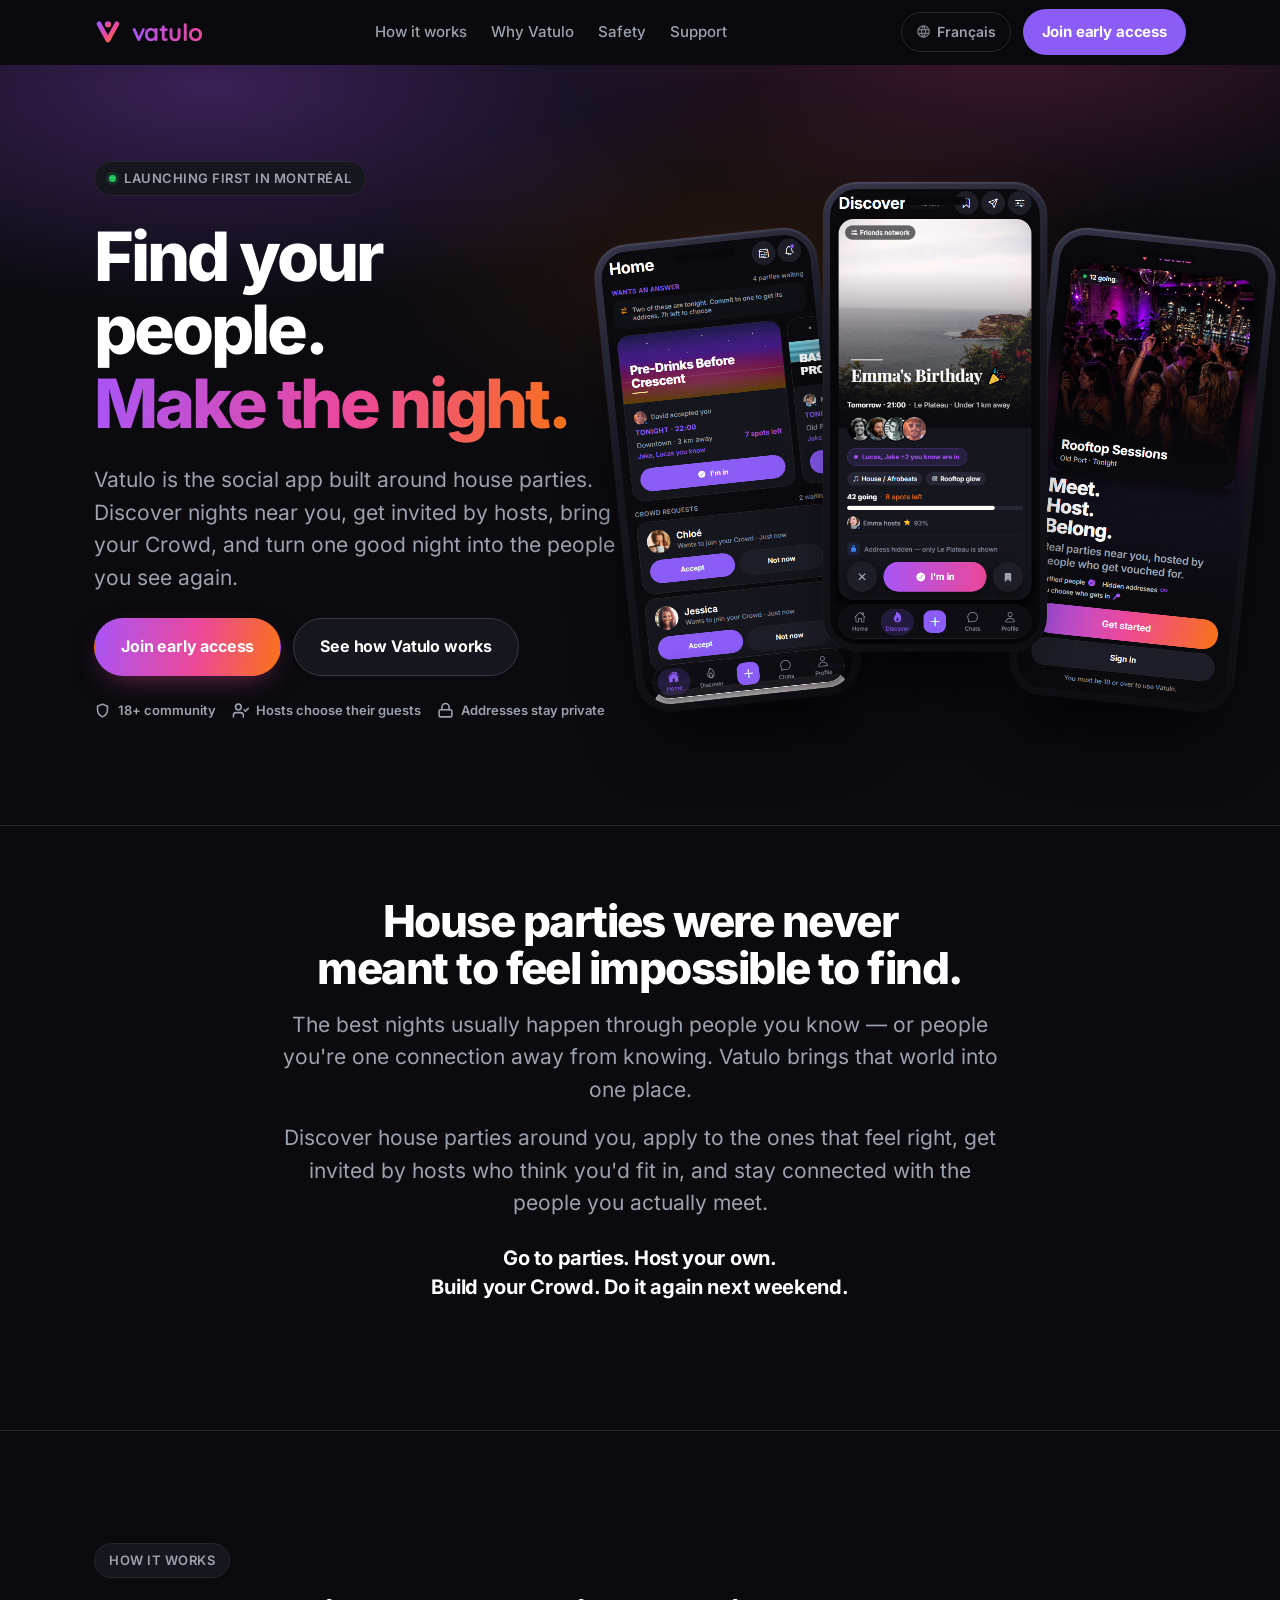
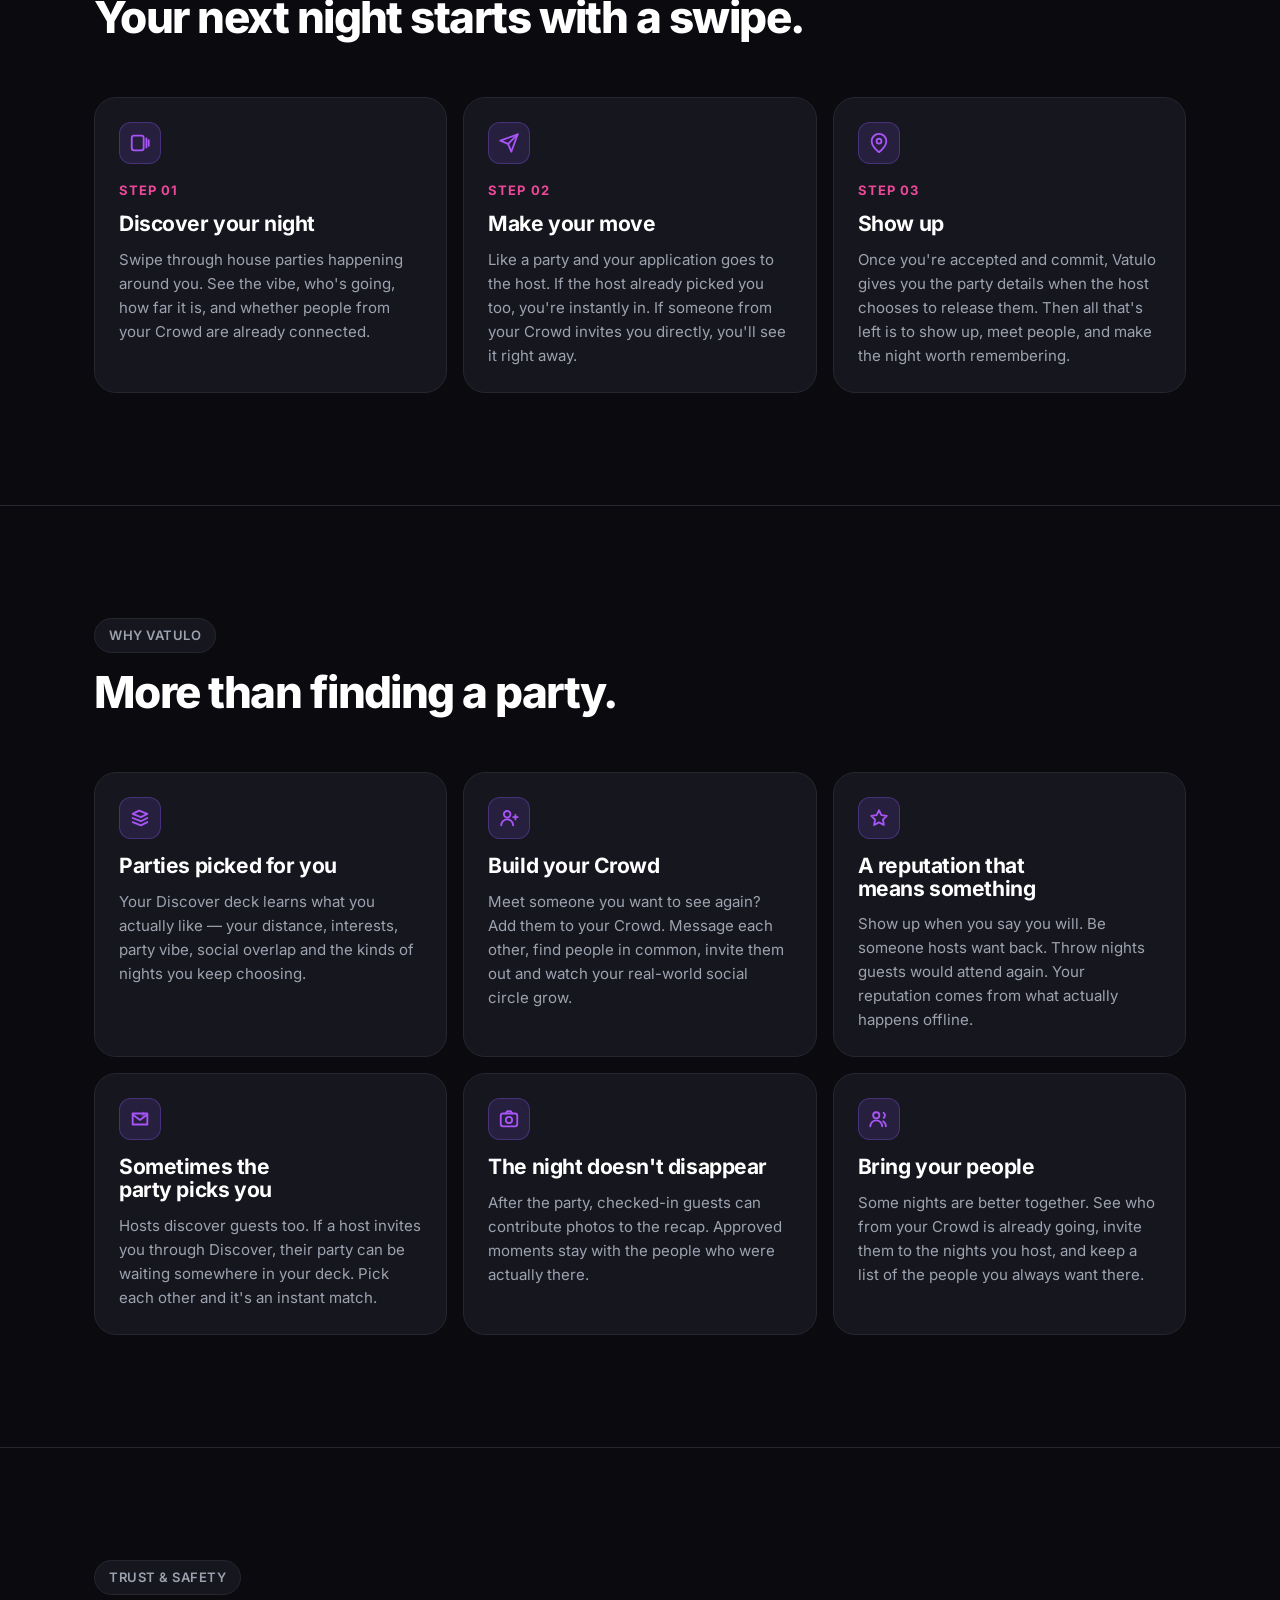
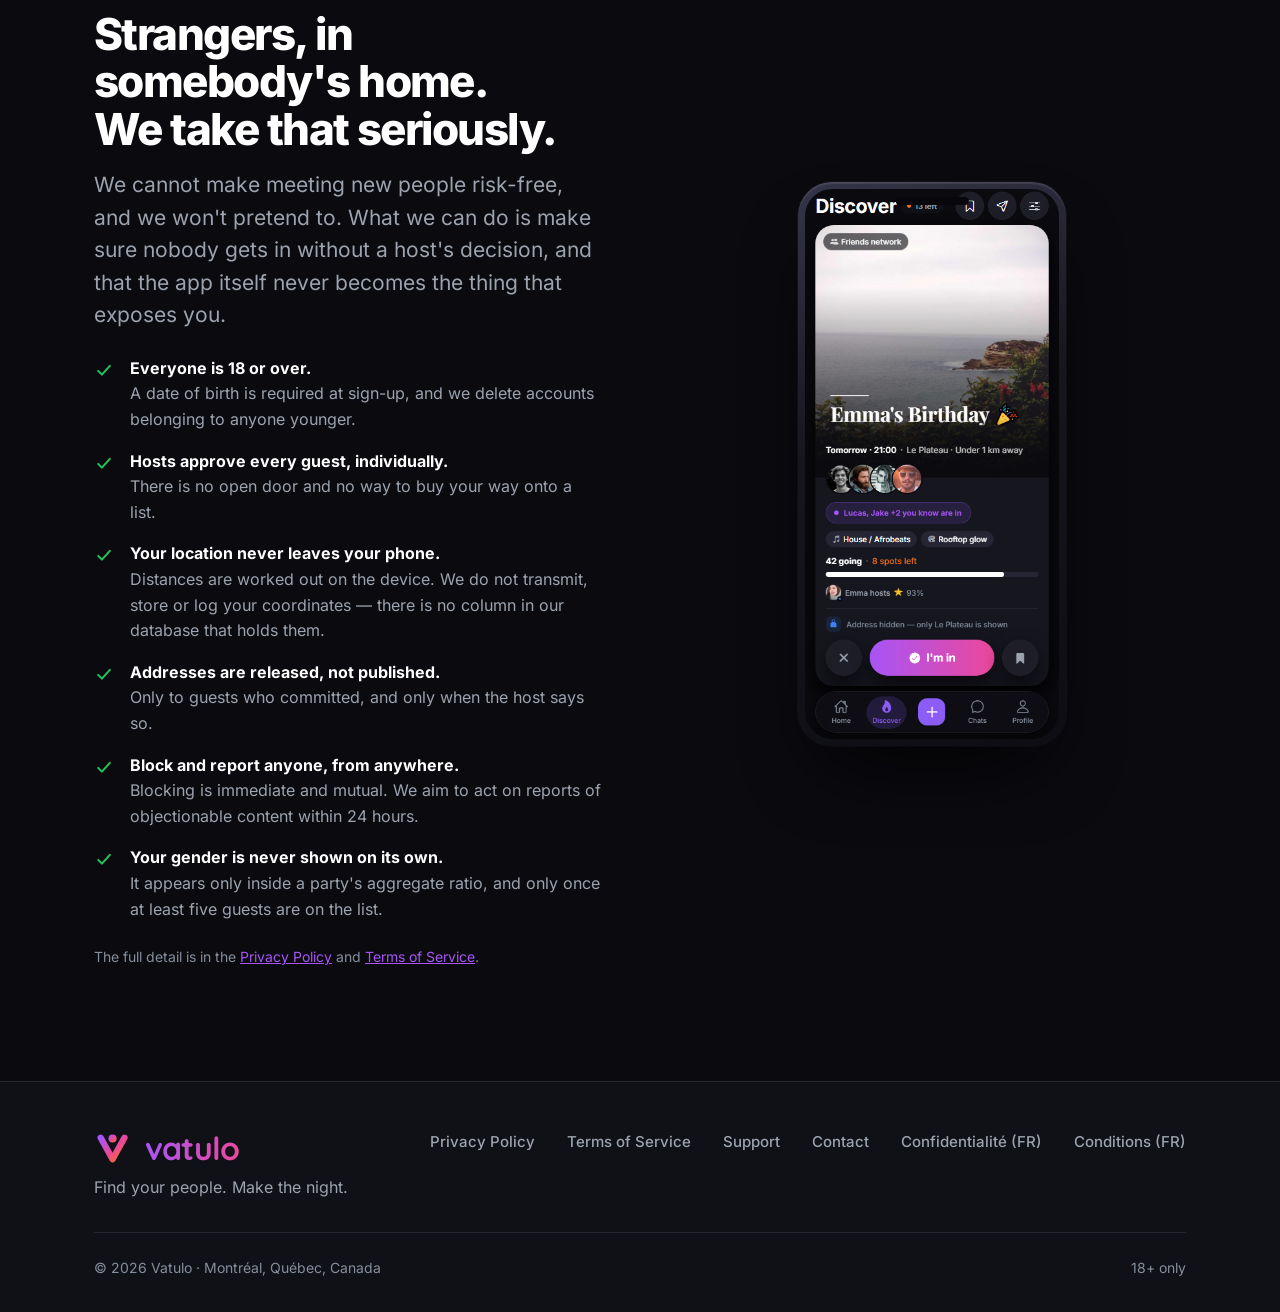
==== commit e0bec1ee: "The screenshots show the app as it is now All three were taken on 30 August and had drifted: the wel" ====
--- a/en/index.html
+++ b/en/index.html
@@ -108,10 +108,10 @@
       <div class="hero__media">
         <div class="phones">
           <div class="phone phone--left">
-            <img src="../assets/img/shot-home.png" width="393" height="852" alt="The Vatulo home screen, listing a person's next nights out." loading="eager" decoding="async">
+            <img src="../assets/img/shot-home.png" width="393" height="852" alt="The Vatulo home screen, with parties waiting for an answer and two Crowd requests." loading="eager" decoding="async">
           </div>
           <div class="phone phone--lead">
-            <img src="../assets/img/shot-discover.png" width="393" height="852" alt="The Vatulo discovery deck, showing a pre-drinks party card with twenty spots left." loading="eager" decoding="async" fetchpriority="high">
+            <img src="../assets/img/shot-discover.png" width="393" height="852" alt="The Vatulo discovery deck, showing a birthday party card with eight spots left." loading="eager" decoding="async" fetchpriority="high">
           </div>
           <div class="phone phone--right">
             <img src="../assets/img/shot-welcome.png" width="393" height="852" alt="The Vatulo welcome screen, showing a rooftop party with twelve people going." loading="eager" decoding="async">
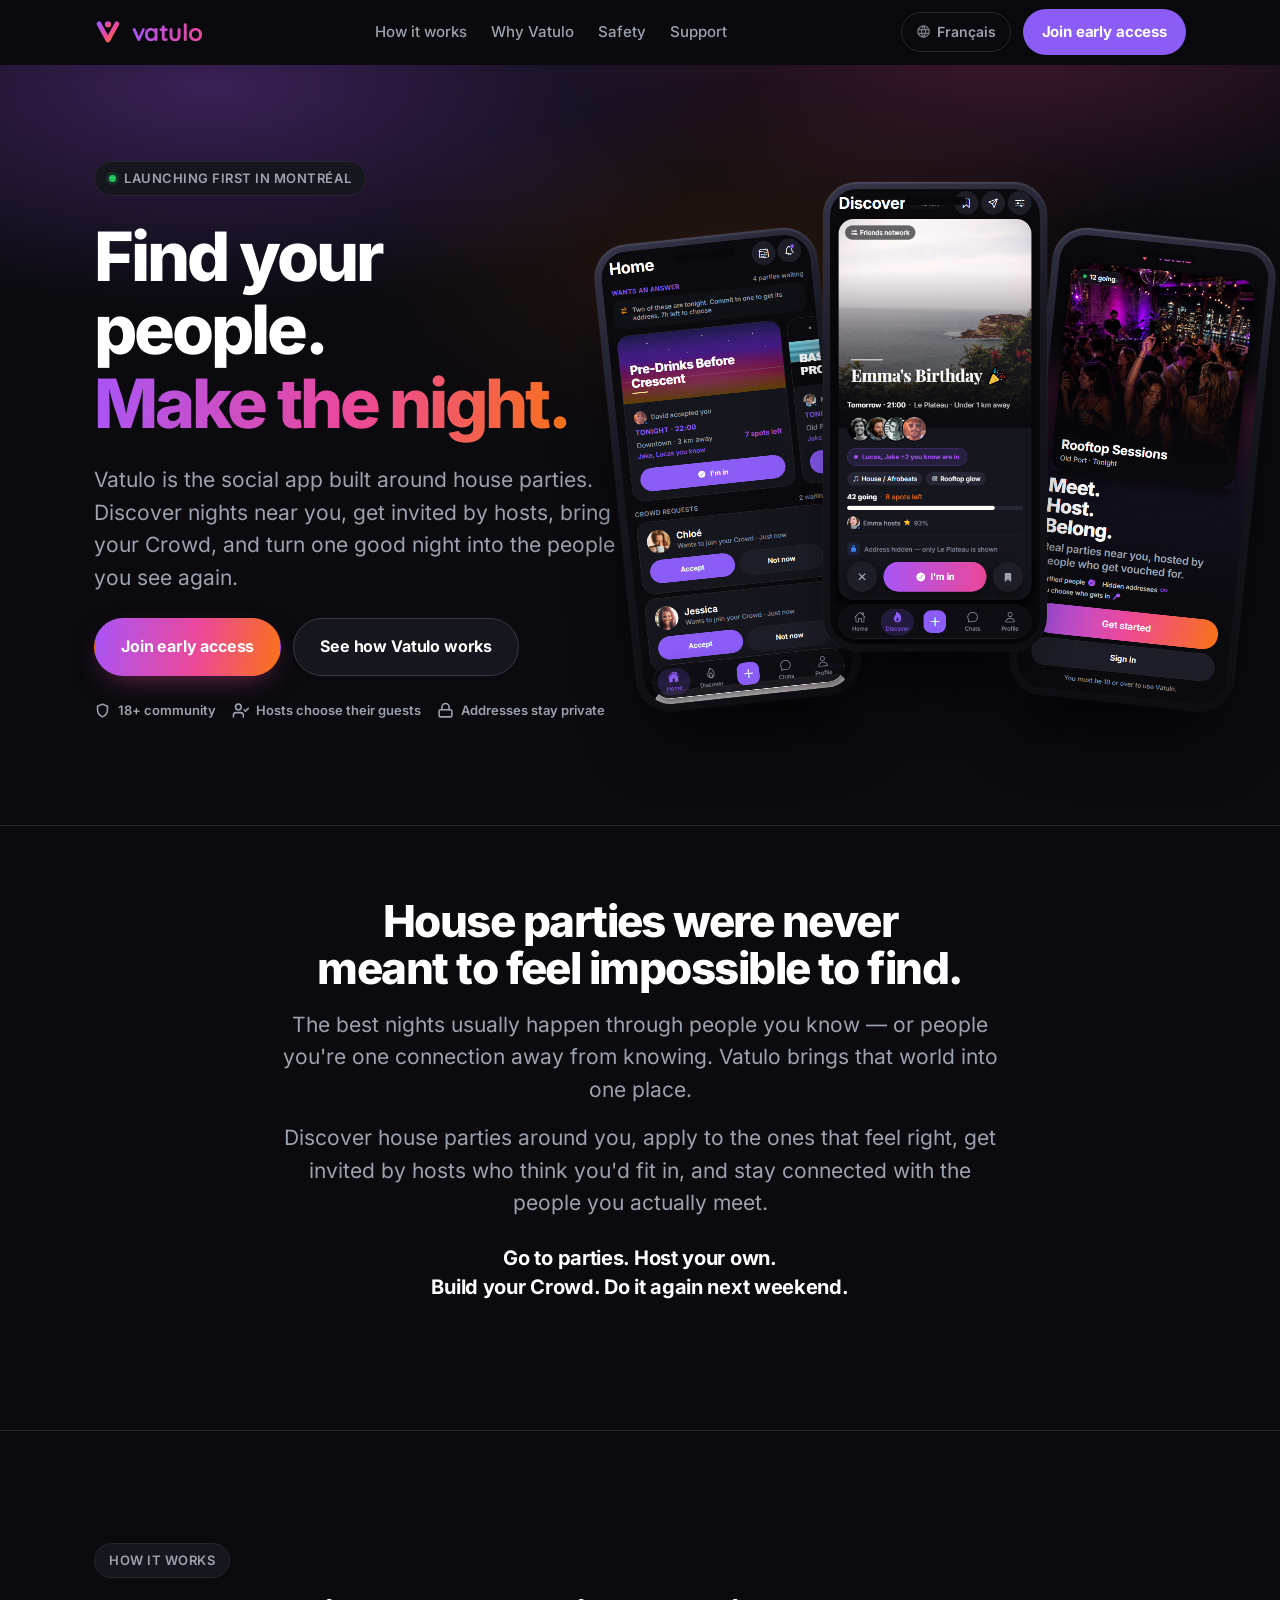
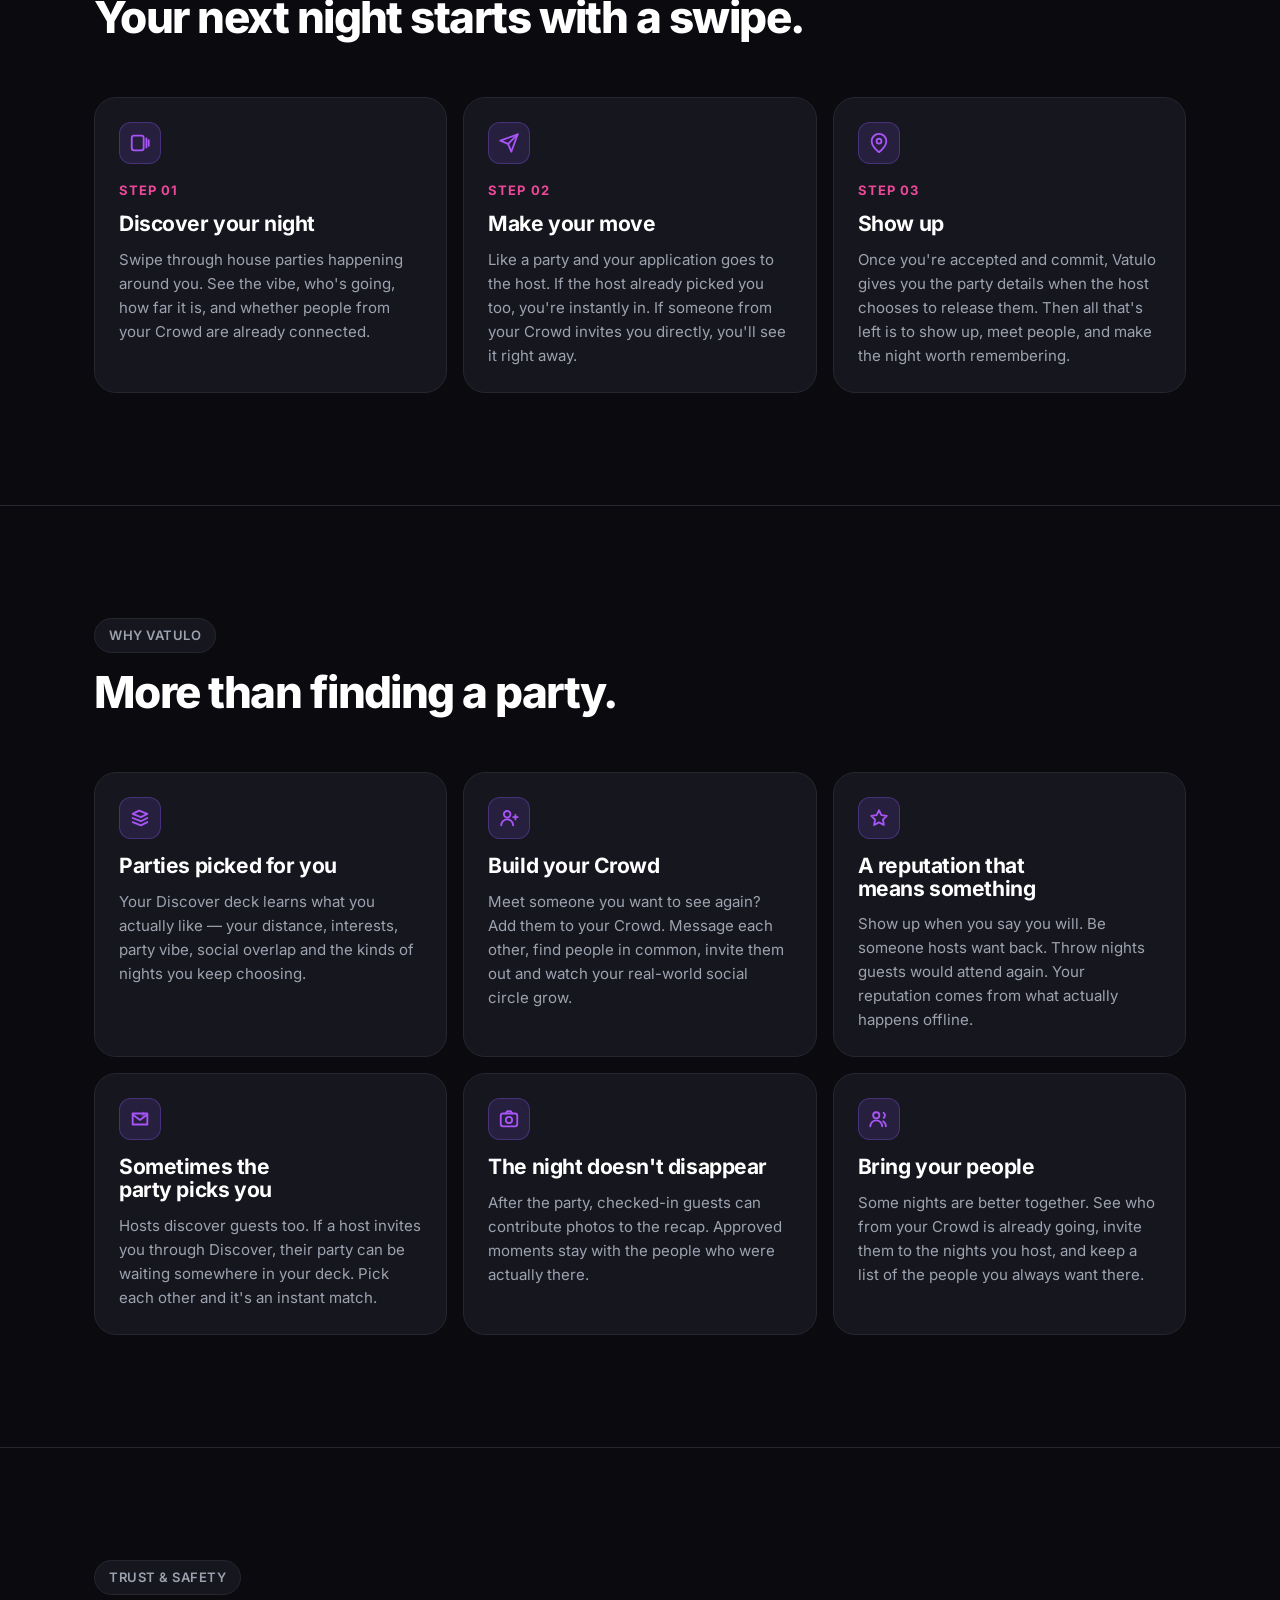
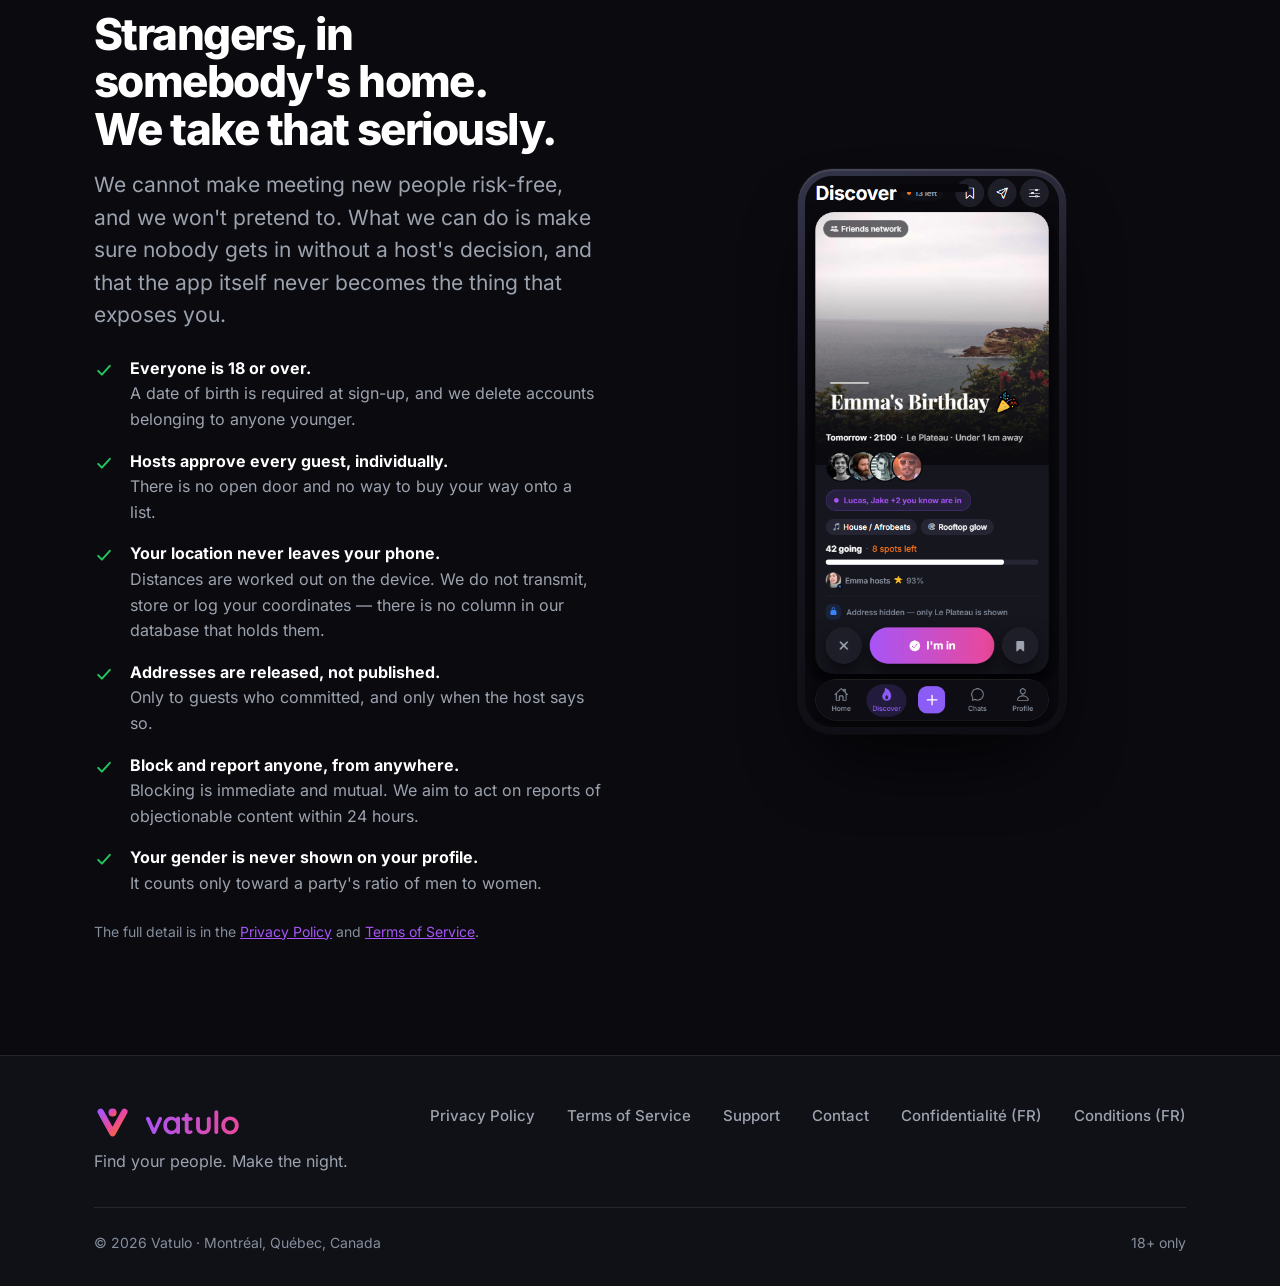
==== commit e285db7b: "The privacy policy says what the app does Checked line by line against the release candidate before " ====
--- a/en/index.html
+++ b/en/index.html
@@ -325,7 +325,7 @@
           </li>
           <li>
             <svg width="20" height="20" viewBox="0 0 24 24" fill="none" stroke="currentColor" stroke-width="2.4" stroke-linecap="round" stroke-linejoin="round" aria-hidden="true"><path d="m5 13 4.5 4.5L19 7"/></svg>
-            <span><strong>Your gender is never shown on its own.</strong> It appears only inside a party's aggregate ratio, and only once at least five guests are on the list.</span>
+            <span><strong>Your gender is never shown on your profile.</strong> It counts only toward a party's ratio of men to women.</span>
           </li>
         </ul>
 
